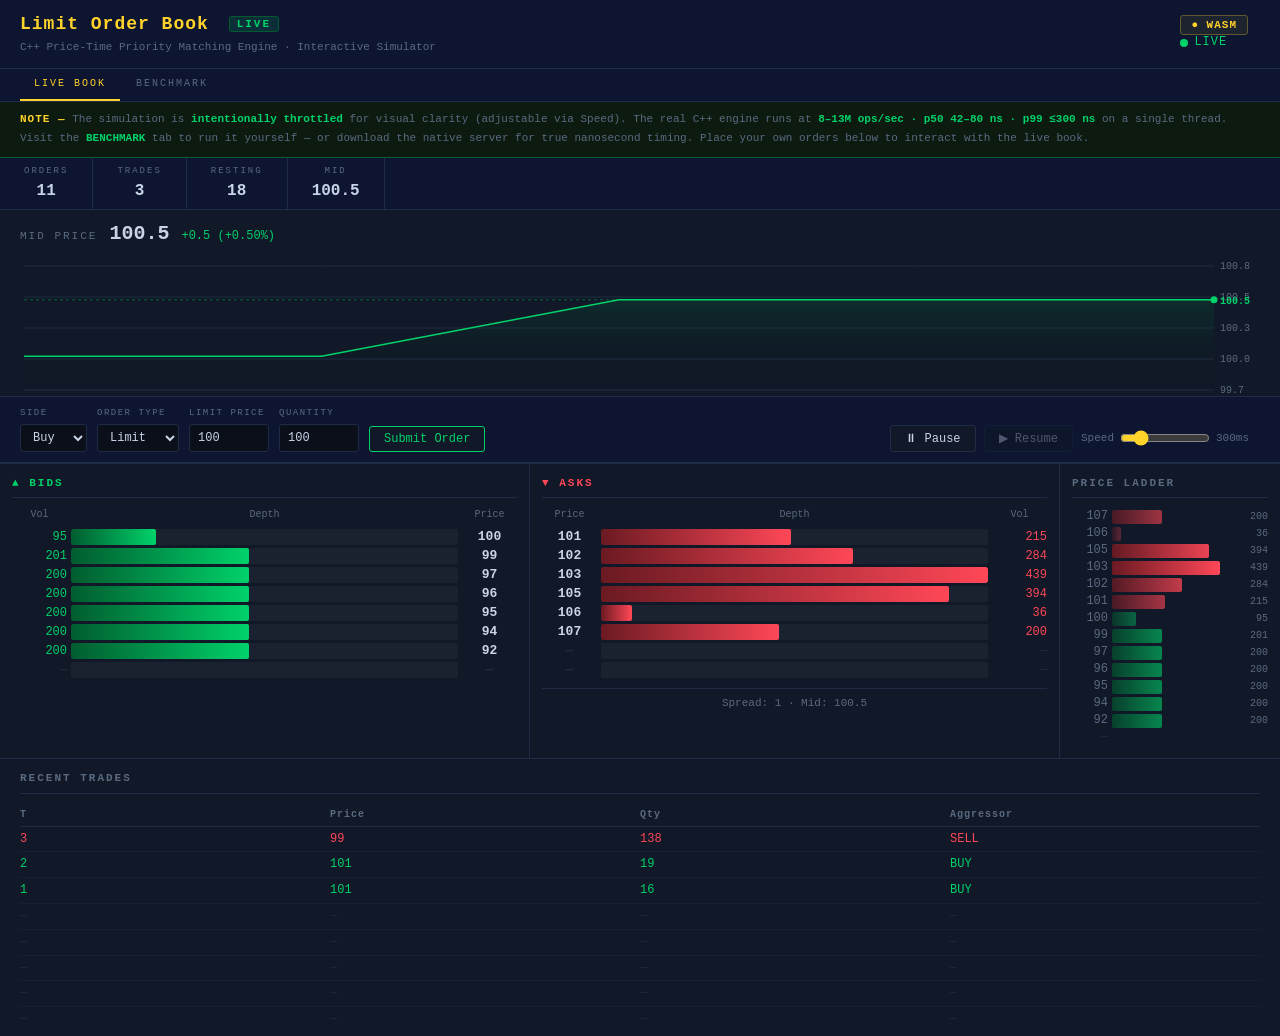
==== docs/index.html @ 7dbfa108 "Enable manual GH Pages deployment" ====
<!DOCTYPE html>
<html lang="en">
<head>
  <meta charset="UTF-8">
  <meta name="viewport" content="width=device-width, initial-scale=1.0">
  <title>Limit Order Book Simulator</title>
  <link rel="stylesheet" href="style.css">
</head>
<body>

  <!-- ── Header ──────────────────────────────────────────────────────────── -->
  <header>
    <div class="header-left">
      <h1>Limit Order Book <span class="sim-badge">LIVE</span></h1>
      <span class="subtitle">C++ Price-Time Priority Matching Engine · Interactive Simulator</span>
    </div>
    <div class="header-right">
      <span id="mode-badge" class="mode-badge mode-wasm">● WASM</span>
      <span class="live-dot-wrap"><span class="live-dot"></span> LIVE</span>
    </div>
  </header>

  <!-- ── Tab navigation ──────────────────────────────────────────────────── -->
  <nav class="tab-nav">
    <a href="index.html"     class="tab-btn active">LIVE BOOK</a>
    <a href="benchmark.html" class="tab-btn">BENCHMARK</a>
  </nav>

  <!-- ── Live explanation banner ─────────────────────────────────────────── -->
  <div class="live-banner">
    <span class="live-banner-note">NOTE —</span>
    The simulation is <strong>intentionally throttled</strong> for visual clarity (adjustable via Speed).
    The real C++ engine runs at <strong>8–13M ops/sec · p50 42–80 ns · p99 ≤300 ns</strong> on a single thread.
    Visit the <strong>BENCHMARK</strong> tab to run it yourself — or download the native server for true nanosecond timing.
    Place your own orders below to interact with the live book.
  </div>

  <!-- ── Stats row ───────────────────────────────────────────────────────── -->
  <div class="stats-bar">
    <div class="stat"><span class="stat-label">ORDERS</span><span id="stat-orders" class="stat-val">0</span></div>
    <div class="stat"><span class="stat-label">TRADES</span><span id="stat-trades" class="stat-val">0</span></div>
    <div class="stat"><span class="stat-label">RESTING</span><span id="stat-resting" class="stat-val">0</span></div>
    <div class="stat"><span class="stat-label">MID</span><span id="stat-mid" class="stat-val">—</span></div>
  </div>

  <!-- ── Price chart ─────────────────────────────────────────────────────── -->
  <div class="chart-panel">
    <div class="chart-header">
      <span class="panel-title" style="margin:0;border:none;padding:0">MID PRICE</span>
      <span id="chart-cur-price" class="chart-cur-price">—</span>
      <span id="chart-change"    class="chart-change"></span>
    </div>
    <div class="chart-wrap">
      <canvas id="price-chart"></canvas>
    </div>
  </div>

  <!-- ── Order entry + sim controls ─────────────────────────────────────── -->
  <div class="controls-bar">

    <form id="user-order-form" class="order-form">
      <div class="field-group">
        <label class="field-label" for="u-side">Side</label>
        <select id="u-side">
          <option value="buy">Buy</option>
          <option value="sell">Sell</option>
        </select>
      </div>
      <div class="field-group">
        <label class="field-label" for="u-type">Order Type</label>
        <select id="u-type">
          <option value="limit">Limit</option>
          <option value="market">Market</option>
        </select>
      </div>
      <div class="field-group" id="price-field">
        <label class="field-label" for="u-price">Limit Price</label>
        <input id="u-price" type="number" min="1" step="1" value="100">
      </div>
      <div class="field-group">
        <label class="field-label" for="u-qty">Quantity</label>
        <input id="u-qty" type="number" min="1" step="1" value="100">
      </div>
      <button id="u-submit" type="submit" class="btn btn-primary btn-submit">Submit Order</button>
      <span id="form-error" class="form-error" style="display:none"></span>
    </form>

    <div class="sim-controls">
      <button id="btn-pause"  class="btn">⏸ Pause</button>
      <button id="btn-resume" class="btn" disabled>▶ Resume</button>
      <div class="speed-control">
        <label for="speed">Speed</label>
        <input id="speed" type="range" min="50" max="1500" step="50" value="300">
        <span id="speed-val">300ms</span>
      </div>
    </div>

  </div>

  <!-- ── My Orders panel ────────────────────────────────────────────────── -->
  <div id="user-orders-panel" class="user-orders-panel" style="display:none">
    <span class="uo-panel-label">MY ORDERS</span>
    <div id="user-orders-list" class="user-orders-list"></div>
  </div>

  <!-- ── Main grid ───────────────────────────────────────────────────────── -->
  <div class="main-grid">

    <!-- Bids panel -->
    <section class="panel" id="bids-panel">
      <h2 class="panel-title bid-title">▲ BIDS</h2>
      <div class="book-header">
        <span>Vol</span><span>Depth</span><span>Price</span>
      </div>
      <div id="bids-rows" class="book-rows"></div>
    </section>

    <!-- Asks panel -->
    <section class="panel" id="asks-panel">
      <h2 class="panel-title ask-title">▼ ASKS</h2>
      <div class="book-header ask-header">
        <span>Price</span><span>Depth</span><span>Vol</span>
      </div>
      <div id="asks-rows" class="book-rows"></div>
      <div id="spread-info" class="spread-info"></div>
    </section>

    <!-- Price ladder heatmap -->
    <section class="panel" id="heatmap-panel">
      <h2 class="panel-title">PRICE LADDER</h2>
      <div id="heatmap-rows" class="heatmap-rows"></div>
    </section>

  </div>

  <!-- ── Trade ticker ────────────────────────────────────────────────────── -->
  <section class="trades-panel">
    <h2 class="panel-title">RECENT TRADES</h2>
    <div class="trades-scroll">
      <table class="trades-table">
        <thead>
          <tr><th>T</th><th>Price</th><th>Qty</th><th>Aggressor</th></tr>
        </thead>
        <tbody id="trades-body"></tbody>
      </table>
    </div>
  </section>

  <script src="engine.js" onerror="window._wasmLoadFailed=true"></script>
  <script src="script.js"></script>
</body>
</html>
---- docs/style.css ----
/* style.css — dark trading terminal theme */

*, *::before, *::after { box-sizing: border-box; margin: 0; padding: 0; }

:root {
  --bg:        #0b0f1a;
  --bg-panel:  #111827;
  --bg-header: #0d1530;
  --border:    #1e2d45;
  --text:      #c9d4e8;
  --text-dim:  #5a6a80;
  --green:     #00d26a;
  --green-dim: #005c2f;
  --red:       #ff4757;
  --red-dim:   #6b1a22;
  --yellow:    #ffd32a;
  --font:      'Courier New', 'Consolas', monospace;
}

body {
  background: var(--bg);
  color:      var(--text);
  font-family: var(--font);
  font-size:  13px;
  line-height: 1.4;
  min-height: 100vh;
}

/* ── Header ──────────────────────────────────────────────────────────────── */

header {
  display: flex;
  justify-content: space-between;
  align-items: center;
  padding: 12px 20px;
  background: var(--bg-header);
  border-bottom: 1px solid var(--border);
}

header h1 {
  font-size: 18px;
  font-weight: bold;
  color: var(--yellow);
  letter-spacing: 1px;
}

.sim-badge {
  font-size: 11px;
  background: #00d26a22;
  color: var(--green);
  border: 1px solid var(--green-dim);
  padding: 1px 7px;
  border-radius: 3px;
  letter-spacing: 2px;
  vertical-align: middle;
  margin-left: 8px;
}

.subtitle {
  color: var(--text-dim);
  font-size: 11px;
  margin-top: 3px;
  display: block;
}

.live-dot-wrap {
  font-size: 12px;
  color: var(--green);
  display: flex;
  align-items: center;
  gap: 6px;
  letter-spacing: 1px;
}

.live-dot {
  display: inline-block;
  width: 8px;
  height: 8px;
  border-radius: 50%;
  background: var(--green);
  animation: pulse 1.4s ease-in-out infinite;
}

@keyframes pulse {
  0%, 100% { opacity: 1; box-shadow: 0 0 0 0 rgba(0, 210, 106, 0.5); }
  50%       { opacity: 0.8; box-shadow: 0 0 0 5px rgba(0, 210, 106, 0); }
}

/* ── Live banner ─────────────────────────────────────────────────────────── */

.live-banner {
  padding: 8px 20px;
  font-size: 11px;
  color: var(--text-dim);
  background: #0d1a10;
  border-bottom: 1px solid var(--green-dim);
  line-height: 1.8;
}

.live-banner strong { color: var(--green); font-weight: bold; }
.live-banner code   { color: var(--yellow); font-size: 10px; }
.live-banner-note   { color: var(--yellow); font-weight: bold; letter-spacing: 1px; }

/* ── Stats bar ───────────────────────────────────────────────────────────── */

.stats-bar {
  display: flex;
  background: var(--bg-header);
  border-bottom: 1px solid var(--border);
}

.stat {
  display: flex;
  flex-direction: column;
  align-items: center;
  padding: 7px 24px;
  border-right: 1px solid var(--border);
  min-width: 90px;
}

.stat-label {
  font-size: 9px;
  letter-spacing: 2px;
  color: var(--text-dim);
  margin-bottom: 2px;
}

.stat-val {
  font-size: 16px;
  font-weight: bold;
  color: var(--text);
}

/* ── Price chart ─────────────────────────────────────────────────────────── */

.chart-panel {
  background: var(--bg-panel);
  border-bottom: 1px solid var(--border);
  padding: 10px 20px 0;
}

.chart-header {
  display: flex;
  align-items: baseline;
  gap: 12px;
  margin-bottom: 8px;
}

.chart-cur-price {
  font-size: 20px;
  font-weight: bold;
  color: var(--text);
}

.chart-change {
  font-size: 12px;
}

.ch-up   { color: var(--green); }
.ch-down { color: var(--red); }

.chart-wrap {
  position: relative;
  width: 100%;
  height: 140px;
  overflow: hidden;
}

#price-chart {
  display: block;
}

/* ── Controls bar ────────────────────────────────────────────────────────── */

.controls-bar {
  display: flex;
  align-items: flex-end;
  gap: 20px;
  padding: 10px 20px;
  background: var(--bg-header);
  border-bottom: 1px solid var(--border);
  flex-wrap: wrap;
}

.order-form {
  display: flex;
  align-items: flex-end;
  gap: 10px;
  flex-wrap: wrap;
}

/* Labeled field group */
.field-group {
  display: flex;
  flex-direction: column;
  gap: 4px;
}

.field-label {
  font-size: 9px;
  letter-spacing: 1.5px;
  color: var(--text-dim);
  text-transform: uppercase;
}

.order-form select,
.order-form input[type=number] {
  padding: 5px 8px;
  font-family: var(--font);
  font-size: 12px;
  background: var(--bg);
  color: var(--text);
  border: 1px solid var(--border);
  border-radius: 3px;
  outline: none;
  height: 28px;
}

.order-form select:focus,
.order-form input:focus {
  border-color: var(--yellow);
}

.order-form input[type=number] { width: 80px; }

.btn-submit { align-self: flex-end; }

.form-error {
  font-size: 11px;
  color: var(--red);
  align-self: flex-end;
  padding-bottom: 6px;
}

.sim-controls {
  display: flex;
  align-items: center;
  gap: 8px;
  margin-left: auto;
  flex-wrap: wrap;
}

/* ── Buttons ─────────────────────────────────────────────────────────────── */

.btn {
  padding: 5px 14px;
  font-family: var(--font);
  font-size: 12px;
  background: var(--bg-panel);
  color: var(--text);
  border: 1px solid var(--border);
  cursor: pointer;
  border-radius: 3px;
  transition: background 0.1s, color 0.1s, border-color 0.1s;
  white-space: nowrap;
}

.btn:hover:not(:disabled) { background: #1e2d45; }
.btn:disabled { opacity: 0.35; cursor: default; }
.btn-primary  { border-color: var(--green); color: var(--green); }
.btn-primary:hover:not(:disabled) { background: var(--green-dim); }
.btn-placed   { border-color: var(--green) !important; color: var(--green) !important; }

.speed-control {
  display: flex;
  align-items: center;
  gap: 6px;
  color: var(--text-dim);
  font-size: 11px;
}
.speed-control input[type=range] { width: 90px; accent-color: var(--yellow); }
#speed-val { color: var(--text-dim); min-width: 44px; }

/* ── My Orders panel ─────────────────────────────────────────────────────── */

.user-orders-panel {
  background: #0d1020;
  border-bottom: 1px solid var(--border);
  padding: 8px 20px 10px;
}

.uo-panel-label {
  font-size: 9px;
  letter-spacing: 2px;
  color: var(--text-dim);
  display: block;
  margin-bottom: 8px;
}

.uo-col-header { font-size: 9px; letter-spacing: 1.5px; color: var(--text-dim); opacity: 0.5;
  margin-bottom: 2px; padding-bottom: 4px; border-bottom: 1px solid #1e2d45; }

.user-orders-list {
  display: flex;
  flex-direction: column;
  gap: 5px;
  max-height: 220px;
  overflow-y: auto;
  scrollbar-width: thin;
  scrollbar-color: #1e2d45 transparent;
}
.user-orders-list::-webkit-scrollbar       { width: 4px; }
.user-orders-list::-webkit-scrollbar-track { background: transparent; }
.user-orders-list::-webkit-scrollbar-thumb { background: #1e2d45; border-radius: 2px; }

.slip-pos { color: var(--green); }
.slip-neg { color: var(--red); }

.uo-row {
  display: grid;
  grid-template-columns: 44px 48px 56px 44px 1fr 56px 60px 44px 80px 28px;
  align-items: center;
  gap: 8px;
  font-size: 12px;
}

.uo-side-badge {
  font-size: 11px;
  font-weight: bold;
  letter-spacing: 0.5px;
  text-align: center;
  padding: 2px 6px;
  border-radius: 2px;
}

.uo-buy  { color: var(--green); background: rgba(0,210,106,0.12); border: 1px solid var(--green-dim); }
.uo-sell { color: var(--red);   background: rgba(255,71,87,0.12);  border: 1px solid var(--red-dim); }

.uo-type        { font-size: 11px; color: var(--text-dim); }
.uo-price-label { font-size: 12px; color: var(--text);     font-weight: bold; }
.uo-qty-label   { font-size: 11px; color: var(--text-dim); }
.uo-fill-count  { font-size: 11px; color: var(--text-dim); text-align: right; }

.uo-bar-wrap {
  height: 8px;
  background: rgba(255,255,255,0.06);
  border-radius: 2px;
  overflow: hidden;
}

.uo-bar {
  height: 100%;
  border-radius: 2px;
  transition: width 0.3s ease;
}

/* Status badges */
.uo-status {
  font-size: 11px;
  font-weight: bold;
  letter-spacing: 0.5px;
}
.uo-status-open     { color: var(--yellow); }
.uo-status-partial  { color: #ffa040; }
.uo-status-filled   { color: var(--green); }
.uo-status-canceled { color: var(--text-dim); opacity: 0.5; }
.uo-status-rejected { color: var(--red); }

.btn-cancel-order {
  padding: 2px 6px;
  font-family: var(--font);
  font-size: 11px;
  background: transparent;
  color: var(--text-dim);
  border: 1px solid #2a3a50;
  cursor: pointer;
  border-radius: 2px;
  transition: color 0.1s, border-color 0.1s;
}
.btn-cancel-order:hover { color: var(--red); border-color: var(--red-dim); }

.uo-no-cancel { display: block; width: 30px; }

.uo-fill-time { font-size: 10px; color: var(--text-dim); text-align: right; white-space: nowrap; overflow: hidden; }
.uo-slippage  { font-size: 10px; color: var(--text-dim); text-align: right; }

/* ── Main grid ───────────────────────────────────────────────────────────── */

.main-grid {
  display: grid;
  grid-template-columns: 1fr 1fr 220px;
  gap: 1px;
  background: var(--border);
  border-top: 1px solid var(--border);
}

.panel {
  background: var(--bg-panel);
  padding: 12px;
}

.panel-title {
  font-size: 11px;
  letter-spacing: 2px;
  color: var(--text-dim);
  margin-bottom: 10px;
  padding-bottom: 6px;
  border-bottom: 1px solid var(--border);
}

.bid-title { color: var(--green); }
.ask-title { color: var(--red); }

/* ── Order book rows — fixed height so panel never shifts ────────────────── */

.book-header {
  display: grid;
  grid-template-columns: 55px 1fr 55px;
  gap: 4px;
  font-size: 10px;
  color: var(--text-dim);
  margin-bottom: 6px;
  text-align: center;
}

/* Each row is exactly 19px (16px bar + 3px margin-bottom).
   8 rows = 152px. Fixed so the panel height never changes. */
.book-rows {
  height: 152px;
  overflow: hidden;
}

.level-row {
  display: grid;
  grid-template-columns: 55px 1fr 55px;
  gap: 4px;
  align-items: center;
  height: 16px;
  margin-bottom: 3px;
}

.level-empty .lv-vol,
.level-empty .lv-price {
  color: var(--text-dim);
  opacity: 0.25;
}

.lv-price {
  font-size: 13px;
  font-weight: bold;
  color: var(--text);
  text-align: center;
}

.lv-vol { font-size: 12px; text-align: right; }
.bid-text { color: var(--green); }
.ask-text { color: var(--red); }

.bar-wrap {
  height: 16px;
  background: rgba(255,255,255,0.04);
  border-radius: 2px;
  overflow: hidden;
}

.bar {
  height: 100%;
  border-radius: 2px;
  transition: width 0.15s ease;
}

.bid-bar { background: linear-gradient(to right, var(--green-dim), var(--green)); }
.ask-bar { background: linear-gradient(to right, var(--red-dim),   var(--red)); }

/* Fixed height: font-size 11px + padding ~8px */
.spread-info {
  height: 28px;
  line-height: 28px;
  font-size: 11px;
  color: var(--text-dim);
  text-align: center;
  border-top: 1px solid var(--border);
  margin-top: 8px;
  overflow: hidden;
  white-space: nowrap;
}

/* ── Price ladder heatmap ────────────────────────────────────────────────── */

/* 14 rows × 17px (14px bar + 3px gap) = 238px. Fixed. */
.heatmap-rows {
  display: flex;
  flex-direction: column;
  gap: 3px;
  height: 238px;
  overflow: hidden;
}

.hm-row {
  display: grid;
  grid-template-columns: 36px 1fr 44px;
  align-items: center;
  gap: 4px;
  height: 14px;
}

.hm-row-empty { opacity: 0.2; }

.hm-price {
  font-size: 12px;
  color: var(--text-dim);
  text-align: right;
}

.hm-bar {
  height: 14px;
  border-radius: 2px;
  min-width: 3px;
  transition: width 0.15s ease, opacity 0.15s ease;
}

.hm-vol {
  font-size: 10px;
  color: var(--text-dim);
  text-align: right;
}

/* ── Trades ticker ───────────────────────────────────────────────────────── */

.trades-panel {
  background: var(--bg-panel);
  border-top: 1px solid var(--border);
  padding: 12px 20px;
}

/* 10 rows × ~22px = 220px. Fixed so panel height is stable. */
.trades-scroll {
  height: 220px;
  overflow: hidden;
}

.trades-table {
  width: 100%;
  border-collapse: collapse;
  font-size: 12px;
  table-layout: fixed;
}

.trades-table th {
  text-align: left;
  padding: 4px 10px 4px 0;
  color: var(--text-dim);
  font-size: 10px;
  letter-spacing: 1px;
  border-bottom: 1px solid var(--border);
}

.trades-table td {
  padding: 4px 10px 4px 0;
  border-bottom: 1px solid rgba(255,255,255,0.03);
  white-space: nowrap;
  overflow: hidden;
}

.trade-buy  td { color: var(--green); }
.trade-sell td { color: var(--red); }
.trade-empty td { color: var(--text-dim); opacity: 0.2; }

/* ── Tab navigation ──────────────────────────────────────────────────────── */

.tab-nav {
  display: flex;
  background: var(--bg-header);
  border-bottom: 1px solid var(--border);
  padding: 0 20px;
  gap: 2px;
}

.tab-btn {
  font-family: var(--font);
  font-size: 10px;
  letter-spacing: 2px;
  color: var(--text-dim);
  text-decoration: none;
  padding: 8px 14px;
  border-bottom: 2px solid transparent;
  transition: color 0.1s, border-color 0.1s;
}

.tab-btn:hover  { color: var(--text); }
.tab-btn.active { color: var(--yellow); border-bottom-color: var(--yellow); }

/* ── Mode badge ──────────────────────────────────────────────────────────── */

.mode-badge {
  font-size: 11px;
  font-weight: bold;
  letter-spacing: 1px;
  padding: 3px 10px;
  border-radius: 3px;
  margin-right: 12px;
  border: 1px solid;
}

.mode-wasm   {
  color: var(--yellow);
  border-color: rgba(255,211,42,0.3);
  background: rgba(255,211,42,0.07);
}
.mode-native {
  color: var(--green);
  border-color: var(--green-dim);
  background: rgba(0,210,106,0.08);
}

/* ── Responsive ──────────────────────────────────────────────────────────── */

@media (max-width: 720px) {
  .main-grid { grid-template-columns: 1fr 1fr; }
  #heatmap-panel { grid-column: 1 / -1; }
  .sim-controls { margin-left: 0; }
  .stats-bar { flex-wrap: wrap; }
}

/* ── Performance Benchmark panel ──────────────────────────────────────────── */

.bench-panel {
  background: var(--bg-panel);
  border-top: 1px solid var(--border);
  padding: 16px 20px 20px;
}

.bench-panel-title { color: var(--yellow); }

.bench-subtitle {
  font-size: 11px;
  color: var(--text-dim);
  margin-bottom: 14px;
  line-height: 1.7;
  max-width: 720px;
}

.bench-controls {
  display: flex;
  flex-wrap: wrap;
  align-items: flex-end;
  gap: 14px;
  margin-bottom: 16px;
}

.bench-input-group {
  display: flex;
  flex-direction: column;
  gap: 4px;
  position: relative;
}

.bench-input {
  padding: 5px 8px;
  font-family: var(--font);
  font-size: 12px;
  background: var(--bg);
  color: var(--text);
  border: 1px solid var(--border);
  border-radius: 3px;
  outline: none;
  height: 28px;
  width: 110px;
}
.bench-input-sm { width: 72px; }
.bench-input:focus { border-color: var(--yellow); }

.bench-input-hint {
  font-size: 9px;
  color: var(--text-dim);
  letter-spacing: 0.5px;
  position: absolute;
  bottom: -14px;
  left: 0;
  white-space: nowrap;
}

.bench-btn-group { justify-content: flex-end; gap: 6px; }
.bench-run-btn { height: 28px; padding: 0 18px; letter-spacing: 1px; font-size: 11px; }

.bench-error {
  font-size: 11px;
  color: var(--red);
  display: block;
  margin-top: 4px;
  max-width: 300px;
}

.bench-results {
  display: flex;
  flex-wrap: wrap;
  gap: 1px;
  background: var(--border);
  border: 1px solid var(--border);
  border-radius: 3px;
  overflow: hidden;
  margin-bottom: 12px;
}

.bench-stat {
  display: flex;
  flex-direction: column;
  align-items: center;
  padding: 10px 24px 8px;
  background: var(--bg-header);
  flex: 1;
  min-width: 100px;
  gap: 2px;
}

.bench-stat-label { font-size: 9px; letter-spacing: 2px; color: var(--text-dim); }
.bench-stat-value { font-size: 20px; font-weight: bold; color: var(--text); font-family: var(--font); }
.bench-val-yellow { color: var(--yellow); }
.bench-val-dim    { color: var(--text-dim); }
.bench-stat-unit  { font-size: 10px; color: var(--text-dim); letter-spacing: 1px; }
.bench-stat-cpp .bench-stat-value { color: var(--text-dim); }

.bench-cpp-note {
  font-size: 9px;
  color: var(--text-dim);
  opacity: 0.6;
  letter-spacing: 0.5px;
  margin-top: 2px;
}

.bench-footnote { font-size: 10px; color: var(--text-dim); line-height: 1.7; opacity: 0.7; }
.bench-footnote code { color: var(--yellow); font-size: 10px; }

.native-instructions { margin: 12px 0 20px; border: 1px solid #1e2d45; border-radius: 4px; }
.native-instructions-toggle { padding: 8px 14px; cursor: pointer; font-size: .75rem;
  letter-spacing: .08em; color: var(--yellow); list-style: none; }
.native-instructions-toggle::marker, .native-instructions-toggle::-webkit-details-marker { display:none; }
details[open] .native-instructions-toggle { color: var(--fg); }
.native-instructions-body { padding: 10px 18px 14px; border-top: 1px solid #1e2d45; }
.native-instructions-body ol { margin: 0 0 10px; padding-left: 20px; line-height: 1.7; }
.native-instructions-body code { color: var(--yellow); }
.native-instructions-note { margin: 0; font-size: .75rem; color: var(--dim); line-height: 1.6; }

@media (max-width: 720px) {
  .bench-stat { min-width: 80px; padding: 8px 12px; }
  .bench-stat-value { font-size: 16px; }
}

/* ── Benchmark page-specific ─────────────────────────────────────────────── */

.bench-page-panel {
  max-width: 960px;
  margin: 20px auto;
}

.bench-histogram-wrap {
  margin-top: 20px;
  background: var(--bg-header);
  border: 1px solid var(--border);
  border-radius: 3px;
  padding: 12px 14px 8px;
}

.bench-hist-label {
  font-size: 9px;
  letter-spacing: 1.5px;
  color: var(--text-dim);
  margin-bottom: 8px;
}

.bench-histogram-canvas {
  display: block;
  width: 100%;
}
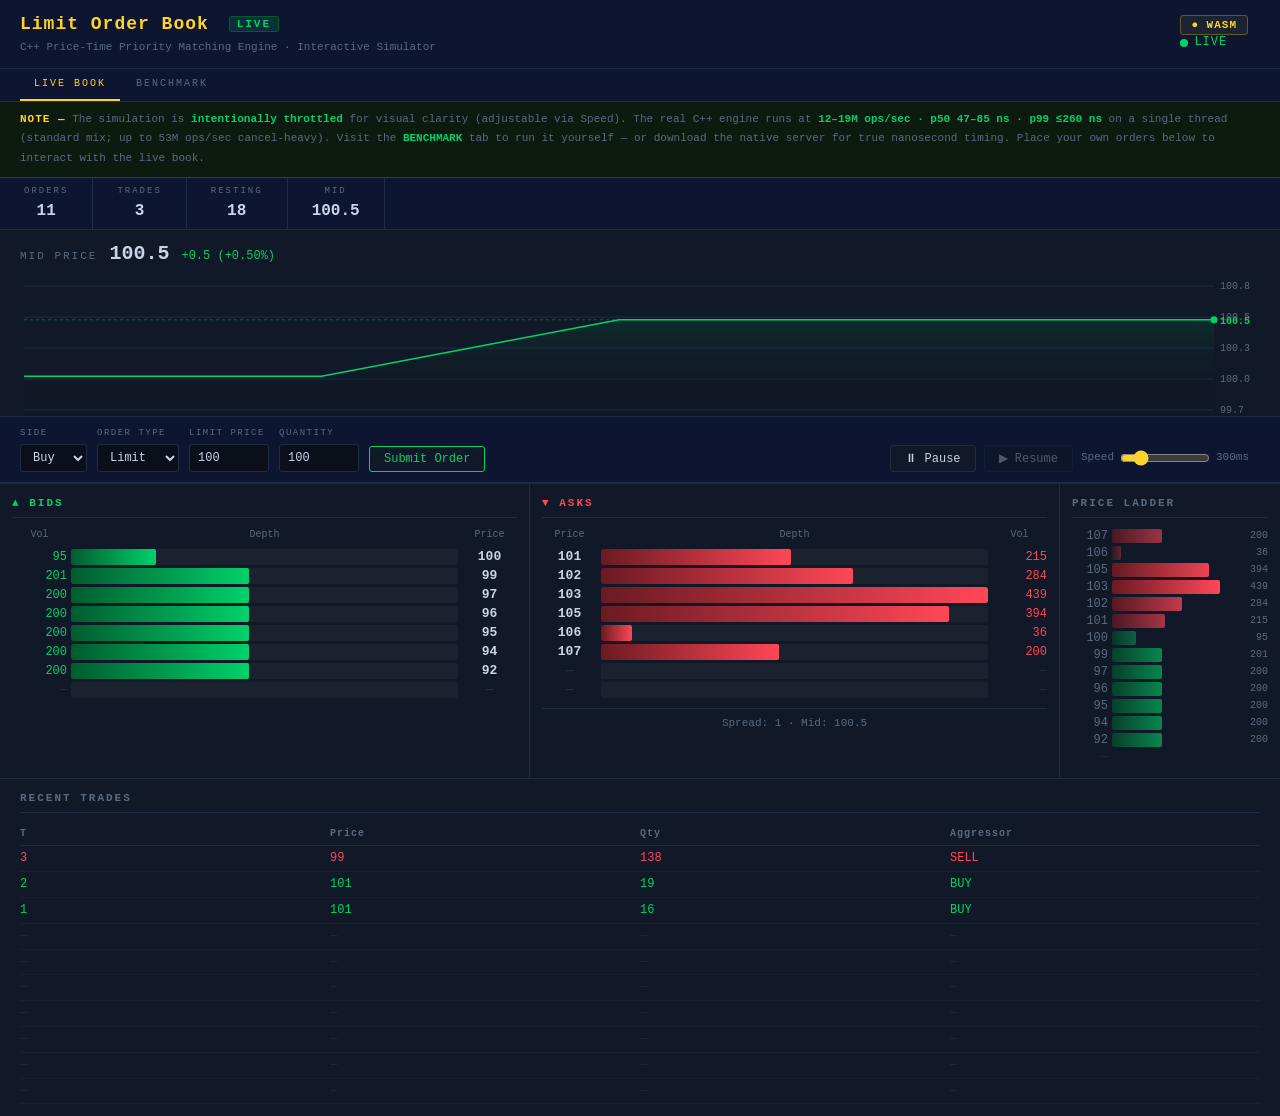
==== commit 10d5ad5f: "Fix tech debt: timers, RNG, constants, CI, frontend cleanup" ====
--- a/docs/index.html
+++ b/docs/index.html
@@ -30,7 +30,7 @@
   <div class="live-banner">
     <span class="live-banner-note">NOTE —</span>
     The simulation is <strong>intentionally throttled</strong> for visual clarity (adjustable via Speed).
-    The real C++ engine runs at <strong>8–13M ops/sec · p50 42–80 ns · p99 ≤300 ns</strong> on a single thread.
+    The real C++ engine runs at <strong>12–19M ops/sec · p50 47–85 ns · p99 ≤260 ns</strong> on a single thread (standard mix; up to 53M ops/sec cancel-heavy).
     Visit the <strong>BENCHMARK</strong> tab to run it yourself — or download the native server for true nanosecond timing.
     Place your own orders below to interact with the live book.
   </div>
@@ -136,14 +136,12 @@
   <!-- ── Trade ticker ────────────────────────────────────────────────────── -->
   <section class="trades-panel">
     <h2 class="panel-title">RECENT TRADES</h2>
-    <div class="trades-scroll">
-      <table class="trades-table">
-        <thead>
-          <tr><th>T</th><th>Price</th><th>Qty</th><th>Aggressor</th></tr>
-        </thead>
-        <tbody id="trades-body"></tbody>
-      </table>
-    </div>
+    <table class="trades-table">
+      <thead>
+        <tr><th>T</th><th>Price</th><th>Qty</th><th>Aggressor</th></tr>
+      </thead>
+      <tbody id="trades-body"></tbody>
+    </table>
   </section>
 
   <script src="engine.js" onerror="window._wasmLoadFailed=true"></script>
--- a/docs/style.css
+++ b/docs/style.css
@@ -524,14 +524,11 @@
 }
 
 /* 10 rows × ~22px = 220px. Fixed so panel height is stable. */
-.trades-scroll {
-  height: 220px;
-  overflow: hidden;
-}
-
 .trades-table {
   width: 100%;
   border-collapse: collapse;
+  height: 220px;
+  overflow: hidden;
   font-size: 12px;
   table-layout: fixed;
 }
@@ -632,45 +629,156 @@
 
 .bench-controls {
   display: flex;
-  flex-wrap: wrap;
-  align-items: flex-end;
-  gap: 14px;
-  margin-bottom: 16px;
-}
-
-.bench-input-group {
-  display: flex;
   flex-direction: column;
-  gap: 4px;
-  position: relative;
-}
-
-.bench-input {
-  padding: 5px 8px;
+  gap: 20px;
+  margin-bottom: 20px;
+}
+
+/* Control sections */
+.bench-control-section { display: flex; flex-direction: column; gap: 8px; }
+
+.bench-section-label {
+  font-size: 9px;
+  letter-spacing: 2px;
+  color: var(--text-dim);
+  display: block;
+}
+
+.bench-label-row {
+  display: flex;
+  align-items: baseline;
+  gap: 10px;
+}
+
+.bench-ops-count {
+  font-size: 14px;
+  font-weight: bold;
+  color: var(--yellow);
   font-family: var(--font);
-  font-size: 12px;
+}
+
+/* Pill buttons */
+.bench-pills { display: flex; flex-wrap: wrap; gap: 6px; }
+
+.bench-pill, .bench-ops-pill {
+  padding: 3px 11px;
+  font-family: var(--font);
+  font-size: 10px;
+  letter-spacing: 0.5px;
   background: var(--bg);
-  color: var(--text);
+  color: var(--text-dim);
   border: 1px solid var(--border);
+  border-radius: 12px;
+  cursor: pointer;
+  transition: background 0.12s, color 0.12s, border-color 0.12s;
+}
+.bench-pill:hover, .bench-ops-pill:hover {
+  border-color: var(--yellow);
+  color: var(--yellow);
+}
+.bench-pill-active {
+  background: var(--yellow);
+  color: #0a1628;
+  border-color: var(--yellow);
+  font-weight: bold;
+}
+
+/* Range sliders */
+.bench-slider {
+  width: 100%;
+  -webkit-appearance: none;
+  appearance: none;
+  height: 3px;
+  background: var(--border);
+  border-radius: 2px;
+  outline: none;
+  cursor: pointer;
+}
+.bench-slider::-webkit-slider-thumb {
+  -webkit-appearance: none;
+  width: 14px; height: 14px;
+  border-radius: 50%;
+  background: var(--yellow);
+  cursor: pointer;
+  border: none;
+}
+.bench-slider::-moz-range-thumb {
+  width: 14px; height: 14px;
+  border-radius: 50%;
+  background: var(--yellow);
+  border: none;
+  cursor: pointer;
+}
+.bench-slider-limit::-webkit-slider-thumb  { background: var(--green); }
+.bench-slider-limit::-moz-range-thumb      { background: var(--green); }
+.bench-slider-cancel::-webkit-slider-thumb { background: var(--yellow); }
+.bench-slider-cancel::-moz-range-thumb     { background: var(--yellow); }
+
+/* Ops pills row */
+.bench-ops-pills { margin-top: 4px; }
+
+/* Mix stacked bar */
+.bench-mix-bar {
+  display: flex;
+  height: 22px;
   border-radius: 3px;
-  outline: none;
-  height: 28px;
-  width: 110px;
-}
-.bench-input-sm { width: 72px; }
-.bench-input:focus { border-color: var(--yellow); }
-
-.bench-input-hint {
+  overflow: hidden;
+  border: 1px solid var(--border);
+}
+.bench-mix-seg {
+  display: flex;
+  align-items: center;
+  justify-content: center;
+  transition: width 0.18s ease;
+  overflow: hidden;
+  min-width: 0;
+}
+.bench-mix-seg-txt {
   font-size: 9px;
-  color: var(--text-dim);
-  letter-spacing: 0.5px;
-  position: absolute;
-  bottom: -14px;
-  left: 0;
+  letter-spacing: 0.4px;
+  font-weight: bold;
   white-space: nowrap;
-}
-
-.bench-btn-group { justify-content: flex-end; gap: 6px; }
+  padding: 0 4px;
+}
+.bench-seg-limit  { background: #142b1e; color: var(--green); }
+.bench-seg-cancel { background: #302800; color: var(--yellow); }
+.bench-seg-market { background: #2a1019; color: var(--red); }
+
+/* Mix sliders */
+.bench-mix-sliders { display: flex; flex-direction: column; gap: 7px; }
+.bench-mix-row {
+  display: grid;
+  grid-template-columns: 52px 1fr 36px;
+  align-items: center;
+  gap: 8px;
+}
+.bench-mix-lbl {
+  font-size: 9px;
+  letter-spacing: 1px;
+  font-weight: bold;
+}
+.bench-lbl-limit  { color: var(--green); }
+.bench-lbl-cancel { color: var(--yellow); }
+.bench-lbl-market { color: var(--red); }
+.bench-mix-val { font-size: 11px; font-family: var(--font); color: var(--text); text-align: right; }
+.bench-mix-val-auto { color: var(--text-dim); }
+
+/* Market auto-track (read-only visual) */
+.bench-mix-auto-track {
+  height: 3px;
+  background: var(--border);
+  border-radius: 2px;
+}
+.bench-mix-auto-fill {
+  height: 100%;
+  background: var(--red);
+  border-radius: 2px;
+  opacity: 0.6;
+  transition: width 0.18s ease;
+}
+
+/* Run row */
+.bench-run-row { display: flex; align-items: center; gap: 12px; }
 .bench-run-btn { height: 28px; padding: 0 18px; letter-spacing: 1px; font-size: 11px; }
 
 .bench-error {
@@ -718,6 +826,7 @@
   margin-top: 2px;
 }
 
+.bench-ops-note { font-size: 9px; color: var(--text-dim); opacity: 0.6; line-height: 1.6; margin-top: 2px; }
 .bench-footnote { font-size: 10px; color: var(--text-dim); line-height: 1.7; opacity: 0.7; }
 .bench-footnote code { color: var(--yellow); font-size: 10px; }
 
@@ -725,11 +834,15 @@
 .native-instructions-toggle { padding: 8px 14px; cursor: pointer; font-size: .75rem;
   letter-spacing: .08em; color: var(--yellow); list-style: none; }
 .native-instructions-toggle::marker, .native-instructions-toggle::-webkit-details-marker { display:none; }
-details[open] .native-instructions-toggle { color: var(--fg); }
+details[open] .native-instructions-toggle { color: var(--text); }
 .native-instructions-body { padding: 10px 18px 14px; border-top: 1px solid #1e2d45; }
 .native-instructions-body ol { margin: 0 0 10px; padding-left: 20px; line-height: 1.7; }
 .native-instructions-body code { color: var(--yellow); }
 .native-instructions-note { margin: 0; font-size: .75rem; color: var(--dim); line-height: 1.6; }
+
+/* F24 — utility colour classes replacing inline style="color:var(--...)" */
+.text-yellow { color: var(--yellow); }
+.text-green  { color: var(--green);  }
 
 @media (max-width: 720px) {
   .bench-stat { min-width: 80px; padding: 8px 12px; }
